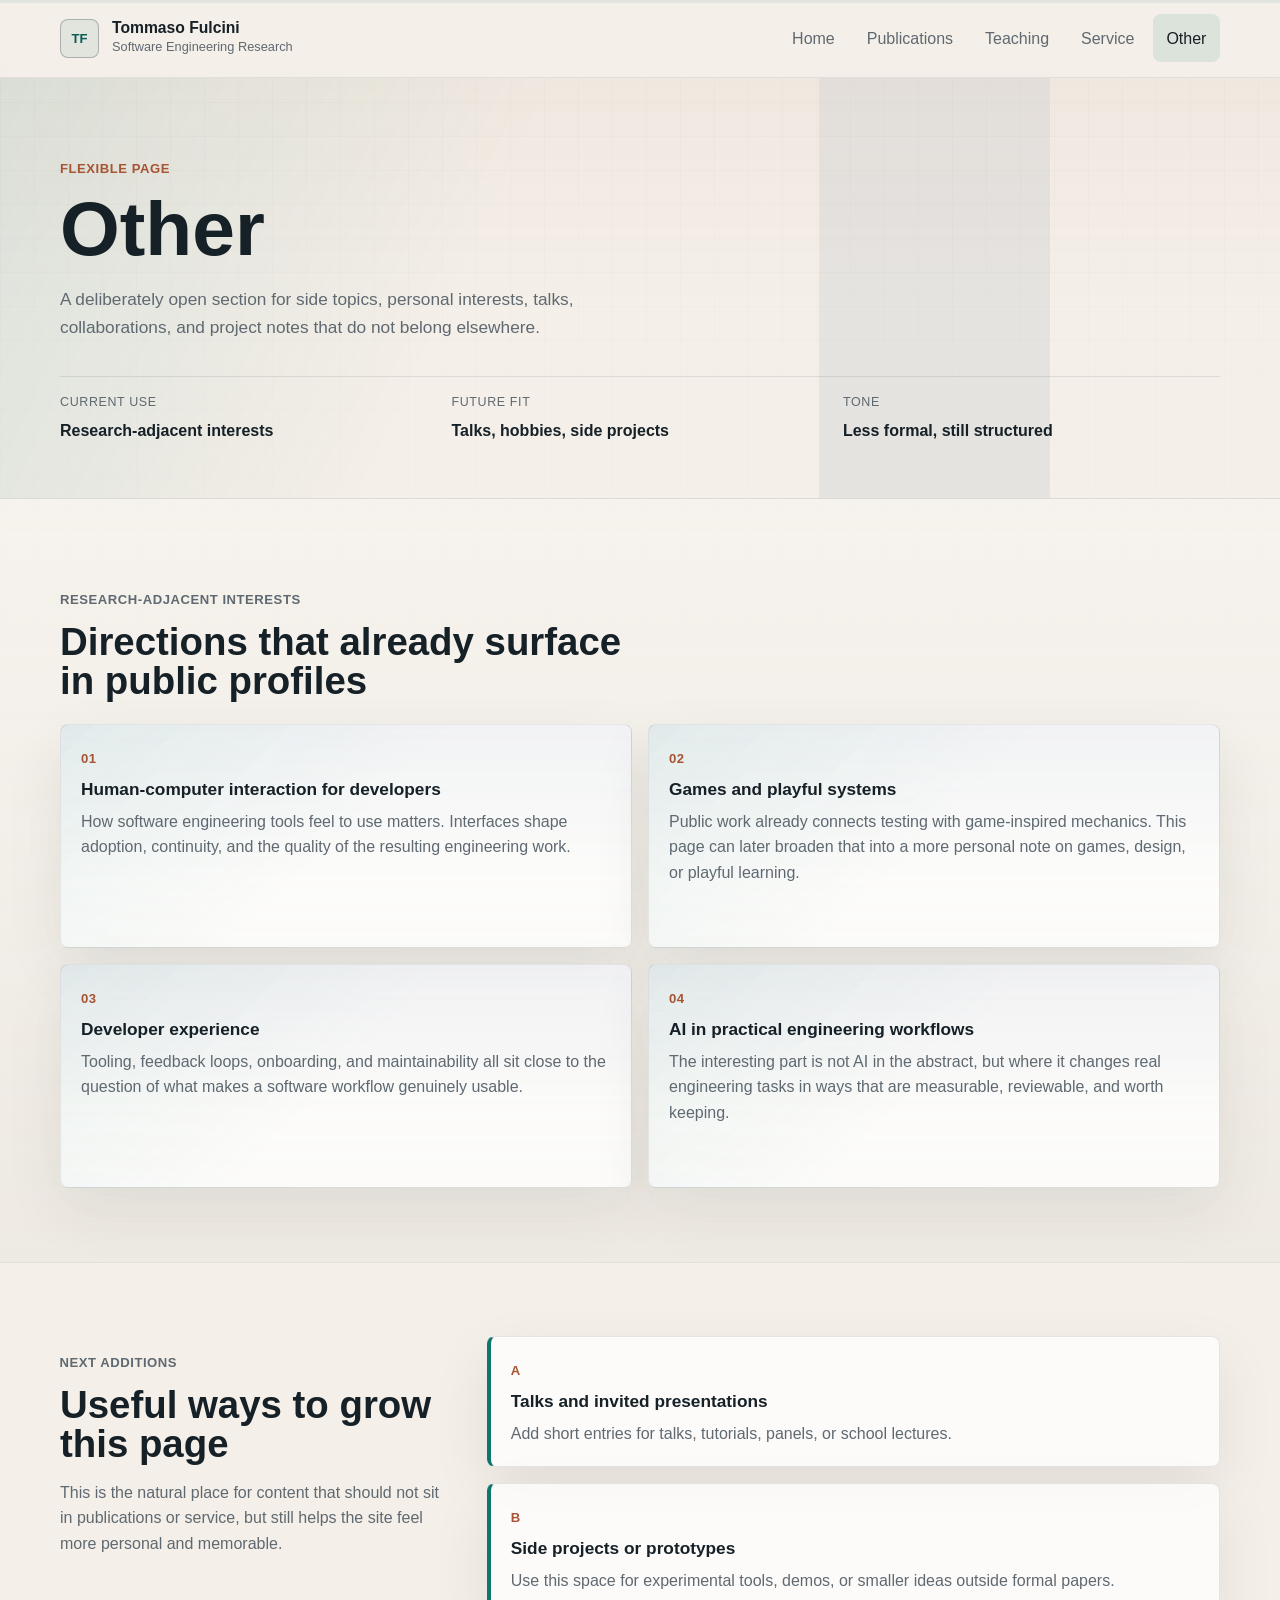
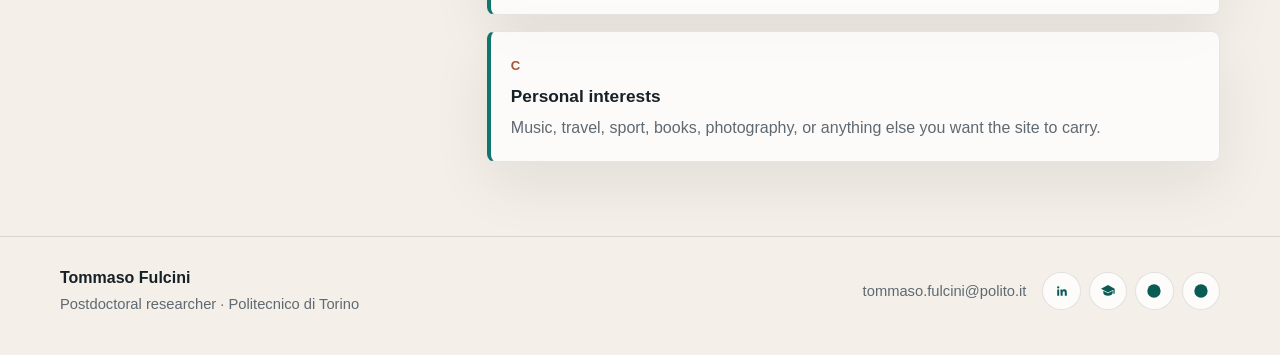
==== other.html @ c8f6e6c6 "first commit" ====
<!DOCTYPE html>
<html lang="en">
  <head>
    <meta charset="utf-8" />
    <meta name="viewport" content="width=device-width, initial-scale=1" />
    <title>Other | Tommaso Fulcini</title>
    <meta
      name="description"
      content="Additional interests and future space for side topics on Tommaso Fulcini's website."
    />
    <link rel="stylesheet" href="styles.css" />
    <script src="script.js" defer></script>
  </head>
  <body class="page">
    <div class="scroll-progress" aria-hidden="true"><span></span></div>

    <header class="site-header">
      <div class="shell site-header-inner">
        <a class="site-brand" href="index.html">
          <span class="site-brand-mark">TF</span>
          <span class="site-brand-copy">
            <strong>Tommaso Fulcini</strong>
            <small>Software Engineering Research</small>
          </span>
        </a>

        <nav class="site-nav" aria-label="Primary">
          <a href="index.html">Home</a>
          <a href="publications.html">Publications</a>
          <a href="teaching.html">Teaching</a>
          <a href="service.html">Service</a>
          <a class="is-current" href="other.html" aria-current="page">Other</a>
        </nav>
      </div>
    </header>

    <main>
      <section class="page-hero inner-hero">
        <div class="shell inner-hero-shell">
          <div class="hero-copy reveal">
            <p class="hero-kicker">Flexible page</p>
            <h1>Other</h1>
            <p class="hero-lead">
              A deliberately open section for side topics, personal interests, talks,
              collaborations, and project notes that do not belong elsewhere.
            </p>
          </div>

          <dl class="page-meta-strip reveal">
            <div>
              <dt>Current use</dt>
              <dd>Research-adjacent interests</dd>
            </div>
            <div>
              <dt>Future fit</dt>
              <dd>Talks, hobbies, side projects</dd>
            </div>
            <div>
              <dt>Tone</dt>
              <dd>Less formal, still structured</dd>
            </div>
          </dl>
        </div>
      </section>

      <section class="band band-tint">
        <div class="shell">
          <div class="section-heading reveal">
            <p class="section-kicker">Research-adjacent interests</p>
            <h2>Directions that already surface in public profiles</h2>
          </div>

          <div class="theme-grid">
            <article class="theme-panel reveal">
              <p class="panel-kicker">01</p>
              <h3>Human-computer interaction for developers</h3>
              <p>
                How software engineering tools feel to use matters. Interfaces shape adoption,
                continuity, and the quality of the resulting engineering work.
              </p>
            </article>

            <article class="theme-panel reveal">
              <p class="panel-kicker">02</p>
              <h3>Games and playful systems</h3>
              <p>
                Public work already connects testing with game-inspired mechanics. This page can
                later broaden that into a more personal note on games, design, or playful learning.
              </p>
            </article>

            <article class="theme-panel reveal">
              <p class="panel-kicker">03</p>
              <h3>Developer experience</h3>
              <p>
                Tooling, feedback loops, onboarding, and maintainability all sit close to the
                question of what makes a software workflow genuinely usable.
              </p>
            </article>

            <article class="theme-panel reveal">
              <p class="panel-kicker">04</p>
              <h3>AI in practical engineering workflows</h3>
              <p>
                The interesting part is not AI in the abstract, but where it changes real
                engineering tasks in ways that are measurable, reviewable, and worth keeping.
              </p>
            </article>
          </div>
        </div>
      </section>

      <section class="band">
        <div class="shell split-band">
          <div class="section-intro sticky reveal">
            <p class="section-kicker">Next additions</p>
            <h2>Useful ways to grow this page</h2>
            <p>
              This is the natural place for content that should not sit in publications or service,
              but still helps the site feel more personal and memorable.
            </p>
          </div>

          <div class="section-flow">
            <article class="flow-panel reveal">
              <p class="panel-kicker">A</p>
              <h3>Talks and invited presentations</h3>
              <p>Add short entries for talks, tutorials, panels, or school lectures.</p>
            </article>

            <article class="flow-panel reveal">
              <p class="panel-kicker">B</p>
              <h3>Side projects or prototypes</h3>
              <p>Use this space for experimental tools, demos, or smaller ideas outside formal papers.</p>
            </article>

            <article class="flow-panel reveal">
              <p class="panel-kicker">C</p>
              <h3>Personal interests</h3>
              <p>Music, travel, sport, books, photography, or anything else you want the site to carry.</p>
            </article>
          </div>
        </div>
      </section>
    </main>

    <footer class="site-footer">
      <div class="shell footer-inner">
        <div class="footer-copy">
          <p>Tommaso Fulcini</p>
          <small>Postdoctoral researcher · Politecnico di Torino</small>
        </div>

        <div class="footer-contact">
          <a href="mailto:tommaso.fulcini@polito.it">tommaso.fulcini@polito.it</a>
        </div>

        <div class="footer-socials" aria-label="External profiles">
          <a class="social-link" href="https://it.linkedin.com/in/tommaso-fulcini/en" target="_blank" rel="noopener" aria-label="LinkedIn" title="LinkedIn">
            <svg viewBox="0 0 24 24" aria-hidden="true"><path d="M6.3 8.4A1.7 1.7 0 1 1 6.3 5a1.7 1.7 0 0 1 0 3.4ZM4.8 9.8h3v9.4h-3Zm4.8 0h2.9v1.3h.1c.4-.8 1.4-1.6 2.9-1.6 3.1 0 3.7 2 3.7 4.7v5h-3v-4.4c0-1 0-2.4-1.5-2.4s-1.7 1.1-1.7 2.3v4.5h-3Z"/></svg>
          </a>
          <a class="social-link" href="https://scholar.google.com/citations?user=w-enC5QAAAAJ&hl=en" target="_blank" rel="noopener" aria-label="Google Scholar" title="Google Scholar">
            <svg viewBox="0 0 24 24" aria-hidden="true"><path d="M12 3 1.5 8.7 12 14.4 20 10V16h2V8.7L12 3Z"/><path d="M5 11.5v3.8c0 1.6 3.1 3.7 7 3.7s7-2.1 7-3.7v-3.8l-7 3.8-7-3.8Z"/></svg>
          </a>
          <a class="social-link" href="https://www.researchgate.net/profile/Tommaso-Fulcini-2?ev=hdr_xprf" target="_blank" rel="noopener" aria-label="ResearchGate" title="ResearchGate">
            <svg viewBox="0 0 24 24" aria-hidden="true"><circle cx="12" cy="12" r="10"></circle><text x="6.1" y="15.3">RG</text></svg>
          </a>
          <a class="social-link" href="https://orcid.org/orcid-search/search?searchQuery=given-names%3ATommaso%20AND%20family-name%3AFulcini" target="_blank" rel="noopener" aria-label="ORCID" title="ORCID">
            <svg viewBox="0 0 24 24" aria-hidden="true"><circle cx="12" cy="12" r="10"></circle><text x="6.2" y="15.3">iD</text></svg>
          </a>
        </div>
      </div>
    </footer>
  </body>
</html>
---- styles.css ----
:root {
  --bg: #f4efe8;
  --surface: rgba(255, 255, 255, 0.88);
  --surface-strong: #ffffff;
  --surface-tint: #ede9e2;
  --ink: #162027;
  --muted: #5f6971;
  --line: rgba(22, 32, 39, 0.14);
  --line-strong: rgba(22, 32, 39, 0.28);
  --accent: #0f766e;
  --accent-strong: #0b5b55;
  --accent-warm: #a65433;
  --accent-cool: #3a5f88;
  --shadow: 0 22px 60px rgba(18, 24, 30, 0.08);
  --radius: 8px;
}

*,
*::before,
*::after {
  box-sizing: border-box;
}

html {
  scroll-behavior: smooth;
}

body {
  margin: 0;
  color: var(--ink);
  background: var(--bg);
  font-family: Inter, "Segoe UI", Roboto, Arial, sans-serif;
  line-height: 1.6;
  position: relative;
}

body::before {
  content: "";
  position: fixed;
  inset: 0;
  pointer-events: none;
  background-image:
    linear-gradient(rgba(22, 32, 39, 0.05) 1px, transparent 1px),
    linear-gradient(90deg, rgba(22, 32, 39, 0.05) 1px, transparent 1px);
  background-size: 34px 34px;
  mask-image: linear-gradient(to bottom, rgba(0, 0, 0, 0.85), transparent 92%);
  opacity: 0.45;
}

img {
  display: block;
  max-width: 100%;
}

a {
  color: inherit;
}

h1,
h2,
h3,
p,
ul,
li {
  margin: 0;
}

.shell {
  width: min(1160px, calc(100% - 2rem));
  margin: 0 auto;
}

.scroll-progress {
  position: fixed;
  top: 0;
  left: 0;
  width: 100%;
  height: 3px;
  z-index: 30;
  background: rgba(15, 118, 110, 0.08);
}

.scroll-progress span {
  display: block;
  width: 0;
  height: 100%;
  background: linear-gradient(90deg, var(--accent), var(--accent-warm));
}

.site-header {
  position: sticky;
  top: 0;
  z-index: 20;
  backdrop-filter: blur(14px);
  background: rgba(244, 239, 232, 0.84);
  border-bottom: 1px solid rgba(22, 32, 39, 0.08);
}

.site-header-inner {
  min-height: 4.8rem;
  display: flex;
  align-items: center;
  justify-content: space-between;
  gap: 1rem;
}

.site-brand {
  display: inline-flex;
  align-items: center;
  gap: 0.8rem;
  text-decoration: none;
}

.site-brand-mark {
  width: 2.45rem;
  height: 2.45rem;
  display: inline-flex;
  align-items: center;
  justify-content: center;
  border: 1px solid var(--line-strong);
  border-radius: var(--radius);
  background: rgba(15, 118, 110, 0.08);
  font-size: 0.82rem;
  font-weight: 700;
  color: var(--accent-strong);
}

.site-brand-copy {
  display: grid;
  gap: 0.05rem;
}

.site-brand-copy strong {
  font-size: 0.98rem;
  line-height: 1.1;
}

.site-brand-copy small {
  color: var(--muted);
  font-size: 0.8rem;
}

.site-nav {
  display: flex;
  flex-wrap: wrap;
  justify-content: flex-end;
  gap: 0.3rem;
}

.site-nav a {
  padding: 0.7rem 0.85rem;
  border-radius: var(--radius);
  text-decoration: none;
  color: var(--muted);
  transition: background-color 180ms ease, color 180ms ease, transform 180ms ease;
}

.site-nav a:hover,
.site-nav a:focus-visible,
.site-nav a.is-current {
  background: rgba(15, 118, 110, 0.1);
  color: var(--ink);
  outline: none;
}

.page-hero {
  position: relative;
  overflow: hidden;
}

.page-hero::before {
  content: "";
  position: absolute;
  inset: 0;
  background:
    linear-gradient(115deg, rgba(15, 118, 110, 0.1), transparent 38%),
    linear-gradient(90deg, transparent 0 64%, rgba(58, 95, 136, 0.08) 64% 82%, transparent 82%),
    linear-gradient(180deg, rgba(166, 84, 51, 0.04), transparent 55%);
  pointer-events: none;
}

.home-hero {
  min-height: calc(100vh - 4.8rem);
  display: flex;
  align-items: center;
  padding: 4rem 0 3rem;
}

.home-hero-compact {
  min-height: auto;
  padding: 4.2rem 0 2.8rem;
}

.inner-hero {
  padding: 4.8rem 0 2.4rem;
}

.hero-grid,
.inner-hero-grid {
  position: relative;
  z-index: 1;
  display: grid;
  grid-template-columns: minmax(0, 1.2fr) minmax(280px, 0.8fr);
  gap: 2rem;
  align-items: center;
}

.inner-hero-shell {
  position: relative;
  z-index: 1;
  display: grid;
  gap: 1.2rem;
}

.hero-copy {
  max-width: 46rem;
}

.hero-kicker,
.section-kicker,
.panel-kicker {
  display: inline-block;
  color: var(--accent-warm);
  font-size: 0.82rem;
  font-weight: 700;
  text-transform: uppercase;
  letter-spacing: 0.04em;
}

.hero-copy h1 {
  margin-top: 0.7rem;
  max-width: 12ch;
  font-size: clamp(2.8rem, 6vw, 5.8rem);
  line-height: 0.97;
  text-wrap: balance;
}

.page-home .hero-copy h1 {
  max-width: none;
  font-size: clamp(2.7rem, 5vw, 4.6rem);
  letter-spacing: 0;
}

.hero-lead {
  margin-top: 1.25rem;
  max-width: 63ch;
  color: var(--muted);
  font-size: 1.08rem;
}

.hero-actions {
  display: flex;
  flex-wrap: wrap;
  gap: 0.8rem;
  margin-top: 1.65rem;
}

.home-role {
  margin-top: 0.7rem;
  color: var(--accent-cool);
  font-size: 1.06rem;
  font-weight: 600;
}

.home-intro-grid {
  position: relative;
  z-index: 1;
  display: grid;
  grid-template-columns: minmax(0, 1.25fr) minmax(300px, 0.75fr);
  gap: 2rem;
  align-items: start;
}

.profile-meta {
  margin-top: 1.45rem;
  display: grid;
  grid-template-columns: repeat(3, minmax(0, 1fr));
  gap: 0.8rem;
}

.profile-meta div {
  padding-top: 0.85rem;
  border-top: 1px solid rgba(22, 32, 39, 0.12);
}

.profile-meta dt {
  color: var(--muted);
  font-size: 0.78rem;
  text-transform: uppercase;
  letter-spacing: 0.05em;
}

.profile-meta dd {
  margin: 0.25rem 0 0;
  font-weight: 600;
}

.profile-spotlight {
  display: grid;
  gap: 1rem;
}

.profile-portrait-card,
.profile-summary-card,
.home-panel {
  border: 1px solid rgba(22, 32, 39, 0.1);
  border-radius: var(--radius);
  background: rgba(255, 255, 255, 0.8);
  box-shadow: var(--shadow);
}

.profile-portrait-card {
  overflow: hidden;
}

.profile-portrait-card img {
  width: 100%;
  aspect-ratio: 4 / 4.8;
  object-fit: cover;
}

.profile-summary-card {
  padding: 1.1rem 1.15rem;
}

.focus-list {
  display: grid;
  gap: 0.65rem;
  padding-left: 1rem;
  margin-top: 0.75rem;
}

.focus-list li {
  color: var(--muted);
}

.band-tight {
  padding: 2rem 0 3.25rem;
}

.home-columns {
  display: grid;
  grid-template-columns: repeat(2, minmax(0, 1fr));
  gap: 1rem;
}

.home-panel {
  padding: 1.25rem;
}

.home-panel h2 {
  margin-top: 0.55rem;
  font-size: 1.4rem;
  line-height: 1.15;
}

.home-panel p {
  margin-top: 0.8rem;
  color: var(--muted);
}

.mini-route-grid {
  margin-top: 0.9rem;
  display: grid;
  grid-template-columns: repeat(2, minmax(0, 1fr));
  gap: 0.7rem;
}

.mini-route-grid a {
  display: block;
  padding: 0.9rem;
  border-radius: var(--radius);
  border: 1px solid rgba(22, 32, 39, 0.1);
  background: rgba(255, 255, 255, 0.7);
  color: var(--ink);
  text-decoration: none;
  font-weight: 600;
  transition: transform 180ms ease, border-color 180ms ease;
}

.mini-route-grid a:hover,
.mini-route-grid a:focus-visible {
  transform: translateY(-1px);
  border-color: rgba(15, 118, 110, 0.28);
  outline: none;
}

.news-layout {
  display: grid;
  grid-template-columns: minmax(250px, 0.72fr) minmax(0, 1.28fr);
  gap: 2rem;
  align-items: start;
}

.news-manage-note {
  margin-top: 1rem;
  color: var(--accent-strong);
  font-weight: 600;
}

.news-stack {
  display: grid;
  gap: 0.85rem;
}

.news-item {
  display: grid;
  grid-template-columns: 8rem minmax(0, 1fr);
  gap: 1rem;
  padding: 1rem 1.05rem;
  border: 1px solid rgba(22, 32, 39, 0.1);
  border-radius: var(--radius);
  background: rgba(255, 255, 255, 0.82);
  box-shadow: var(--shadow);
}

.news-date {
  color: var(--accent-warm);
  font-size: 0.86rem;
  font-weight: 700;
  white-space: nowrap;
}

.news-type {
  color: var(--accent-cool);
  font-size: 0.82rem;
  font-weight: 700;
  text-transform: uppercase;
  letter-spacing: 0.04em;
}

.news-body h3 {
  margin-top: 0.25rem;
  font-size: 1.03rem;
  line-height: 1.3;
}

.news-body p:last-of-type {
  margin-top: 0.45rem;
  color: var(--muted);
}

.news-link {
  margin-top: 0.55rem;
}

.news-link a {
  color: var(--accent-strong);
  font-weight: 600;
  text-decoration: none;
}

.news-empty {
  color: var(--muted);
}

.button {
  display: inline-flex;
  align-items: center;
  justify-content: center;
  min-height: 3rem;
  padding: 0 1rem;
  border-radius: var(--radius);
  border: 1px solid transparent;
  text-decoration: none;
  font-weight: 600;
  transition: transform 180ms ease, border-color 180ms ease, background-color 180ms ease;
}

.button:hover,
.button:focus-visible {
  transform: translateY(-1px);
  outline: none;
}

.button-primary {
  color: #fff;
  background: linear-gradient(135deg, var(--accent), var(--accent-cool));
}

.button-secondary {
  background: rgba(255, 255, 255, 0.72);
  border-color: var(--line);
}

.hero-tags {
  display: flex;
  flex-wrap: wrap;
  gap: 0.7rem;
  list-style: none;
  padding: 0;
  margin-top: 1.6rem;
}

.hero-tags li {
  padding: 0.52rem 0.82rem;
  border-radius: 999px;
  background: rgba(255, 255, 255, 0.72);
  border: 1px solid rgba(15, 118, 110, 0.18);
  color: var(--accent-strong);
  font-size: 0.92rem;
}

.hero-scroll {
  display: inline-flex;
  align-items: center;
  gap: 0.85rem;
  margin-top: 2rem;
  color: var(--muted);
  font-size: 0.95rem;
}

.hero-scroll span {
  width: 1px;
  height: 3rem;
  background: linear-gradient(180deg, var(--accent), transparent);
  animation: pulse-line 1.6s ease-in-out infinite;
}

@keyframes pulse-line {
  0%,
  100% {
    opacity: 0.45;
    transform: scaleY(0.88);
  }

  50% {
    opacity: 1;
    transform: scaleY(1.05);
  }
}

.hero-figure {
  position: relative;
  justify-self: end;
  width: min(100%, 420px);
}

.portrait-column {
  position: relative;
  background: rgba(255, 255, 255, 0.55);
  border: 1px solid rgba(22, 32, 39, 0.08);
  border-radius: var(--radius);
  overflow: hidden;
  box-shadow: var(--shadow);
}

.portrait-frame {
  aspect-ratio: 4 / 5;
  overflow: hidden;
  background: linear-gradient(180deg, rgba(58, 95, 136, 0.07), rgba(15, 118, 110, 0.04));
}

.portrait-frame img {
  width: 100%;
  height: 100%;
  object-fit: cover;
}

.status-strip {
  display: grid;
  grid-template-columns: repeat(2, minmax(0, 1fr));
  gap: 0.8rem;
  padding: 1rem;
  background: rgba(255, 255, 255, 0.92);
  border-top: 1px solid rgba(22, 32, 39, 0.08);
}

.status-label {
  display: inline-block;
  color: var(--muted);
  font-size: 0.78rem;
  text-transform: uppercase;
  letter-spacing: 0.05em;
}

.status-strip p {
  margin-top: 0.2rem;
  font-weight: 600;
}

.hero-rail {
  position: absolute;
  top: 1.4rem;
  right: -1.2rem;
  display: grid;
  gap: 0.55rem;
  transform: rotate(6deg);
}

.hero-rail span {
  display: inline-flex;
  align-items: center;
  justify-content: center;
  min-width: 7rem;
  padding: 0.44rem 0.78rem;
  border-radius: var(--radius);
  border: 1px solid rgba(22, 32, 39, 0.14);
  background: rgba(255, 255, 255, 0.82);
  color: var(--accent-cool);
  font-size: 0.78rem;
  font-weight: 700;
}

.band {
  position: relative;
  padding: 4.6rem 0;
}

.page-meta-strip {
  display: grid;
  grid-template-columns: repeat(3, minmax(0, 1fr));
  gap: 0.9rem;
  padding-top: 1rem;
  border-top: 1px solid rgba(22, 32, 39, 0.1);
}

.page-meta-strip dt {
  color: var(--muted);
  font-size: 0.78rem;
  text-transform: uppercase;
  letter-spacing: 0.05em;
}

.page-meta-strip dd {
  margin: 0.3rem 0 0;
  font-weight: 600;
}

.band-tint {
  background: linear-gradient(180deg, rgba(255, 255, 255, 0.22), rgba(237, 233, 226, 0.9));
  border-top: 1px solid rgba(22, 32, 39, 0.08);
  border-bottom: 1px solid rgba(22, 32, 39, 0.08);
}

.split-band {
  display: grid;
  grid-template-columns: minmax(230px, 0.7fr) minmax(0, 1.3fr);
  gap: 2rem;
}

.sticky {
  position: sticky;
  top: 6rem;
  align-self: start;
}

.section-intro,
.section-heading {
  max-width: 36rem;
}

.section-intro h2,
.section-heading h2 {
  margin-top: 0.65rem;
  font-size: clamp(1.9rem, 3vw, 3rem);
  line-height: 1.02;
}

.section-intro p,
.section-heading p {
  margin-top: 1rem;
  color: var(--muted);
}

.section-flow,
.entry-stack {
  display: grid;
  gap: 1rem;
}

.flow-panel,
.entry-card,
.theme-panel,
.route-panel {
  border: 1px solid rgba(22, 32, 39, 0.1);
  border-radius: var(--radius);
  background: rgba(255, 255, 255, 0.74);
  box-shadow: var(--shadow);
}

.flow-panel {
  padding: 1.25rem;
  border-left: 4px solid var(--accent);
}

.flow-panel h3,
.entry-card h3,
.theme-panel h3,
.route-panel h3 {
  margin-top: 0.45rem;
  font-size: 1.08rem;
  line-height: 1.28;
}

.flow-panel p:last-child,
.entry-card p:last-child,
.theme-panel p:last-child,
.route-panel p:last-child {
  margin-top: 0.55rem;
  color: var(--muted);
}

.theme-grid {
  margin-top: 1.5rem;
  display: grid;
  grid-template-columns: repeat(2, minmax(0, 1fr));
  gap: 1rem;
}

.theme-panel {
  min-height: 14rem;
  padding: 1.25rem;
  background:
    linear-gradient(135deg, rgba(15, 118, 110, 0.07), transparent 50%),
    linear-gradient(180deg, rgba(58, 95, 136, 0.06), transparent 70%),
    rgba(255, 255, 255, 0.78);
  transition: transform 180ms ease, border-color 180ms ease;
}

.theme-panel:hover,
.route-panel:hover,
.entry-card:hover {
  transform: translateY(-2px);
  border-color: rgba(15, 118, 110, 0.28);
}

.route-grid {
  margin-top: 1.5rem;
  display: grid;
  grid-template-columns: repeat(2, minmax(0, 1fr));
  gap: 1rem;
}

.route-panel {
  display: block;
  min-height: 12rem;
  padding: 1.25rem;
  text-decoration: none;
  transition: transform 180ms ease, border-color 180ms ease;
}

.route-panel span {
  display: block;
  color: var(--accent-cool);
  font-size: 0.86rem;
  font-weight: 700;
}

.year-list {
  display: grid;
  gap: 0.5rem;
}

.year-block {
  display: grid;
  grid-template-columns: 6rem minmax(0, 1fr);
  gap: 1.2rem;
  padding-top: 1.1rem;
  border-top: 1px solid rgba(22, 32, 39, 0.1);
}

.year-block:first-child {
  border-top: 0;
  padding-top: 0;
}

.year-stamp {
  position: sticky;
  top: 6rem;
  align-self: start;
  color: var(--accent-warm);
  font-weight: 700;
  font-size: 1.02rem;
}

.entry-card {
  padding: 1rem 1.05rem;
}

.entry-meta {
  color: var(--accent-cool);
  font-size: 0.85rem;
  font-weight: 700;
}

.site-footer {
  padding: 1.8rem 0 2.4rem;
  border-top: 1px solid rgba(22, 32, 39, 0.12);
}

.footer-inner {
  display: grid;
  grid-template-columns: minmax(0, 1fr) auto auto;
  gap: 1rem;
  align-items: center;
}

.footer-copy p {
  font-weight: 700;
}

.footer-copy small,
.footer-contact a {
  color: var(--muted);
  font-size: 0.92rem;
  text-decoration: none;
}

.footer-contact a:hover,
.footer-contact a:focus-visible {
  color: var(--ink);
  outline: none;
}

.footer-socials {
  display: flex;
  align-items: center;
  gap: 0.5rem;
}

.social-link {
  width: 2.4rem;
  height: 2.4rem;
  display: inline-flex;
  align-items: center;
  justify-content: center;
  border-radius: 999px;
  border: 1px solid rgba(22, 32, 39, 0.12);
  background: rgba(255, 255, 255, 0.82);
  transition: transform 180ms ease, border-color 180ms ease, background-color 180ms ease;
}

.social-link:hover,
.social-link:focus-visible {
  transform: translateY(-1px);
  border-color: rgba(15, 118, 110, 0.4);
  background: rgba(15, 118, 110, 0.08);
  outline: none;
}

.social-link svg {
  width: 1rem;
  height: 1rem;
  fill: currentColor;
  stroke: currentColor;
  stroke-width: 0;
  color: var(--accent-strong);
}

.social-link text {
  font-size: 6.1px;
  font-weight: 700;
  fill: var(--accent-strong);
}

.reveal {
  opacity: 0;
  transform: translateY(24px);
  transition: opacity 500ms ease, transform 500ms ease;
}

.reveal.is-visible {
  opacity: 1;
  transform: translateY(0);
}

@media (max-width: 980px) {
  .hero-grid,
  .inner-hero-grid,
  .split-band,
  .home-intro-grid,
  .home-columns,
  .news-layout,
  .route-grid,
  .theme-grid,
  .footer-inner {
    grid-template-columns: 1fr;
  }

  .site-header-inner {
    align-items: flex-start;
    flex-direction: column;
    padding: 0.9rem 0;
  }

  .site-nav {
    justify-content: flex-start;
  }

  .home-hero {
    min-height: auto;
    padding-top: 3.4rem;
  }

  .hero-copy h1 {
    max-width: 13ch;
  }

  .hero-figure {
    justify-self: stretch;
    width: 100%;
  }

  .profile-meta {
    grid-template-columns: 1fr;
  }

  .page-meta-strip {
    grid-template-columns: 1fr;
  }

  .hero-rail {
    right: 0.8rem;
  }

  .sticky,
  .year-stamp {
    position: static;
  }

  .footer-inner {
    justify-items: start;
  }
}

@media (max-width: 720px) {
  .shell {
    width: min(1160px, calc(100% - 1.25rem));
  }

  .hero-copy h1 {
    font-size: clamp(2.45rem, 11vw, 4rem);
  }

  .year-block {
    grid-template-columns: 1fr;
    gap: 0.75rem;
  }

  .news-item,
  .mini-route-grid {
    grid-template-columns: 1fr;
  }

  .status-strip {
    grid-template-columns: 1fr;
  }

  .hero-rail {
    position: static;
    transform: none;
    margin-top: 1rem;
    grid-template-columns: repeat(2, minmax(0, 1fr));
  }
}
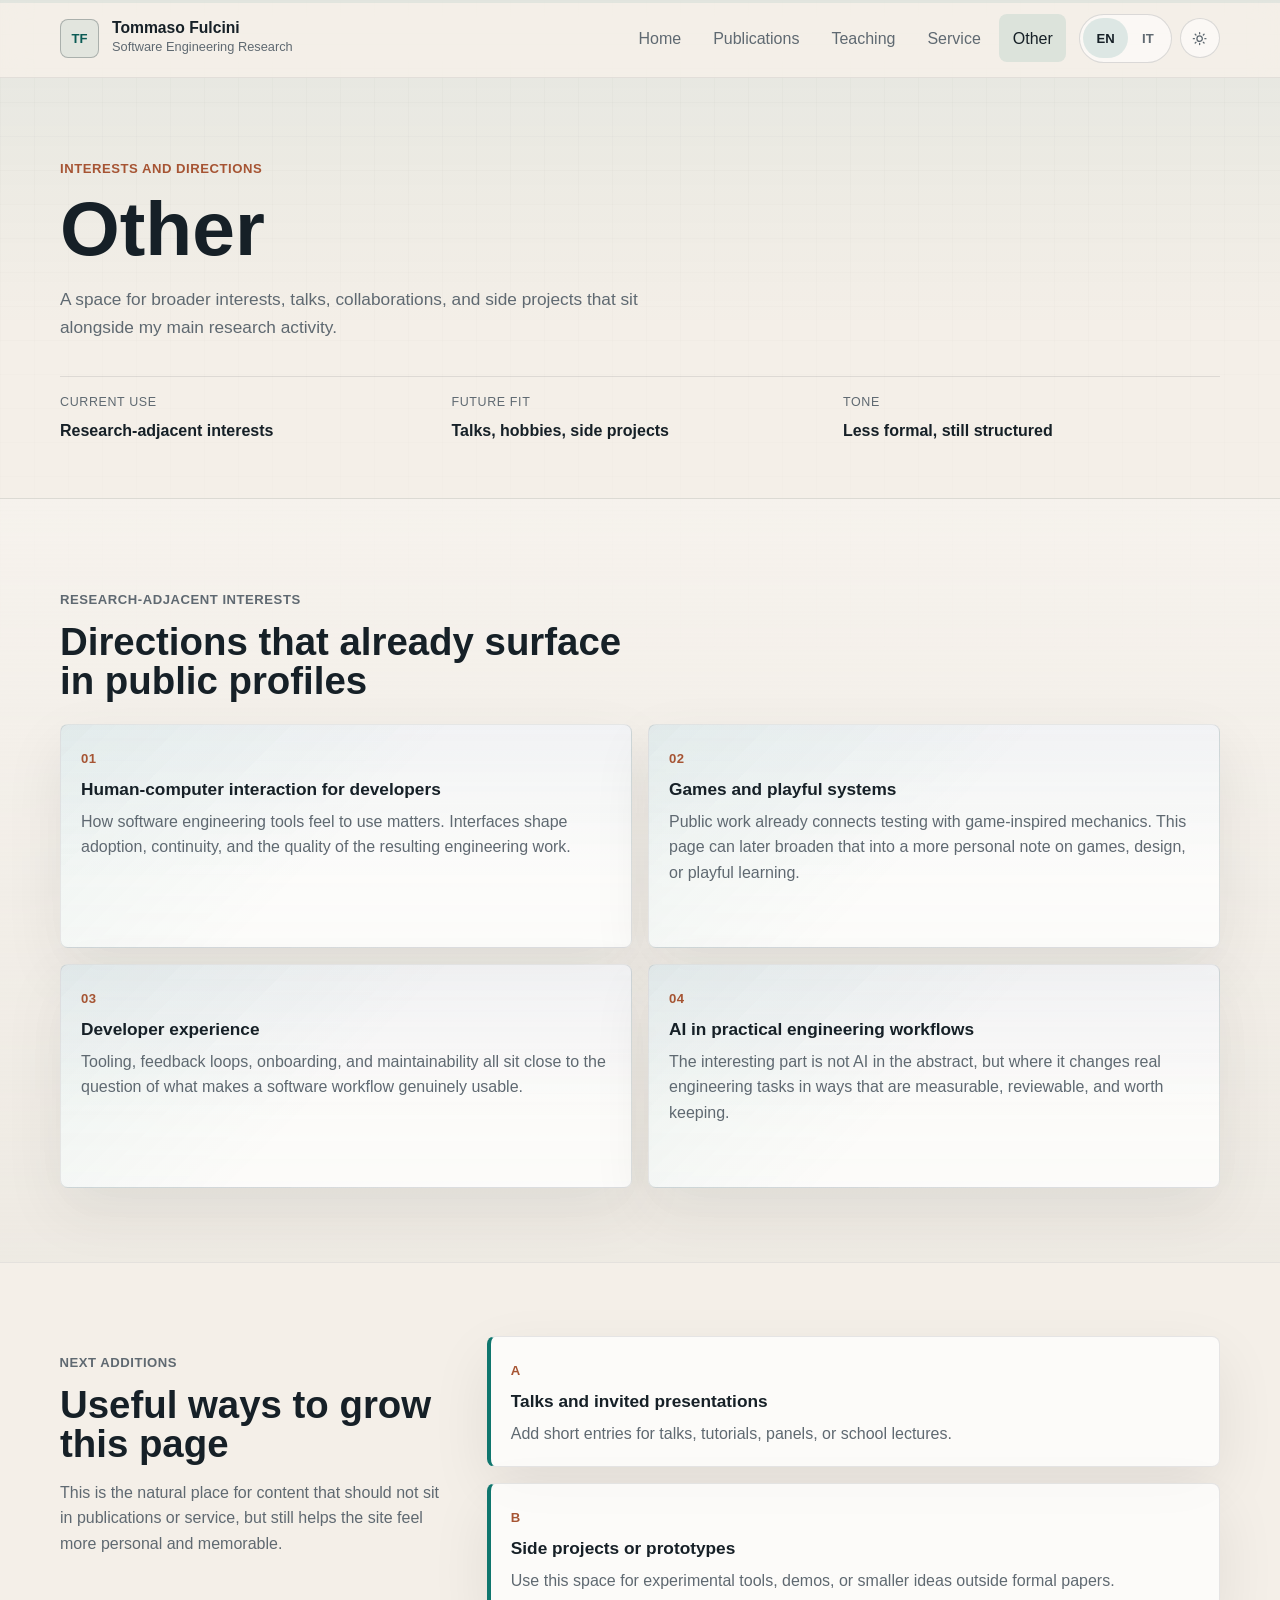
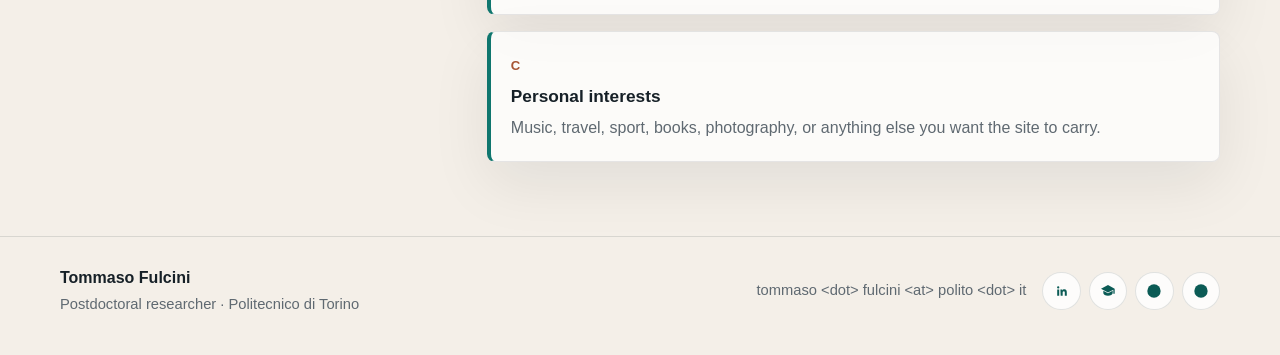
==== commit 79367447: "multilanguage" ====
--- a/other.html
+++ b/other.html
@@ -11,7 +11,7 @@
     <link rel="stylesheet" href="styles.css" />
     <script src="script.js" defer></script>
   </head>
-  <body class="page">
+  <body class="page" data-page="other">
     <div class="scroll-progress" aria-hidden="true"><span></span></div>
 
     <header class="site-header">
@@ -20,17 +20,41 @@
           <span class="site-brand-mark">TF</span>
           <span class="site-brand-copy">
             <strong>Tommaso Fulcini</strong>
-            <small>Software Engineering Research</small>
+            <small data-i18n="brand_subtitle">Software Engineering Research</small>
           </span>
         </a>
 
-        <nav class="site-nav" aria-label="Primary">
-          <a href="index.html">Home</a>
-          <a href="publications.html">Publications</a>
-          <a href="teaching.html">Teaching</a>
-          <a href="service.html">Service</a>
-          <a class="is-current" href="other.html" aria-current="page">Other</a>
-        </nav>
+        <div class="site-header-actions">
+          <nav class="site-nav" aria-label="Primary" data-i18n-aria-label="primary_nav_label">
+            <a href="index.html" data-i18n="nav_home">Home</a>
+            <a href="publications.html" data-i18n="nav_publications">Publications</a>
+            <a href="teaching.html" data-i18n="nav_teaching">Teaching</a>
+            <a href="service.html" data-i18n="nav_service">Service</a>
+            <a class="is-current" href="other.html" aria-current="page" data-i18n="nav_other">Other</a>
+          </nav>
+
+          <div class="site-controls">
+            <div class="language-switch" role="group" data-i18n-aria-label="lang_control_label">
+              <button class="control-chip" type="button" data-lang-option="en" aria-pressed="false">EN</button>
+              <button class="control-chip" type="button" data-lang-option="it" aria-pressed="false">IT</button>
+            </div>
+
+            <button
+              class="theme-toggle"
+              type="button"
+              data-theme-toggle
+              data-i18n-aria-label="theme_toggle_label"
+              data-i18n-title="theme_toggle_label"
+            >
+              <svg viewBox="0 0 24 24" aria-hidden="true">
+                <path
+                  d="M12 3.75v1.5M12 18.75v1.5M4.75 12h-1.5M20.75 12h-1.5M6.88 6.88 5.82 5.82M18.18 18.18l-1.06-1.06M17.12 6.88l1.06-1.06M5.82 18.18l1.06-1.06M15.75 12A3.75 3.75 0 1 1 8.25 12a3.75 3.75 0 0 1 7.5 0Z"
+                />
+              </svg>
+              <span class="visually-hidden" data-i18n="theme_toggle_label">Toggle dark mode</span>
+            </button>
+          </div>
+        </div>
       </div>
     </header>
 
@@ -38,26 +62,26 @@
       <section class="page-hero inner-hero">
         <div class="shell inner-hero-shell">
           <div class="hero-copy reveal">
-            <p class="hero-kicker">Flexible page</p>
-            <h1>Other</h1>
-            <p class="hero-lead">
-              A deliberately open section for side topics, personal interests, talks,
-              collaborations, and project notes that do not belong elsewhere.
+            <p class="hero-kicker" data-i18n="other_kicker">Interests and directions</p>
+            <h1 data-i18n="other_title">Other</h1>
+            <p class="hero-lead" data-i18n="other_lead">
+              A space for broader interests, talks, collaborations, and side projects that sit
+              alongside my main research activity.
             </p>
           </div>
 
           <dl class="page-meta-strip reveal">
             <div>
-              <dt>Current use</dt>
-              <dd>Research-adjacent interests</dd>
+              <dt data-i18n="other_current_use_label">Current use</dt>
+              <dd data-i18n="other_current_use_value">Research-adjacent interests</dd>
             </div>
             <div>
-              <dt>Future fit</dt>
-              <dd>Talks, hobbies, side projects</dd>
+              <dt data-i18n="other_future_fit_label">Future fit</dt>
+              <dd data-i18n="other_future_fit_value">Talks, hobbies, side projects</dd>
             </div>
             <div>
-              <dt>Tone</dt>
-              <dd>Less formal, still structured</dd>
+              <dt data-i18n="other_tone_label">Tone</dt>
+              <dd data-i18n="other_tone_value">Less formal, still structured</dd>
             </div>
           </dl>
         </div>
@@ -66,15 +90,15 @@
       <section class="band band-tint">
         <div class="shell">
           <div class="section-heading reveal">
-            <p class="section-kicker">Research-adjacent interests</p>
-            <h2>Directions that already surface in public profiles</h2>
+            <p class="section-kicker" data-i18n="other_section_kicker">Research-adjacent interests</p>
+            <h2 data-i18n="other_section_title">Directions that already surface in public profiles</h2>
           </div>
 
           <div class="theme-grid">
             <article class="theme-panel reveal">
               <p class="panel-kicker">01</p>
-              <h3>Human-computer interaction for developers</h3>
-              <p>
+              <h3 data-i18n="other_theme_1_title">Human-computer interaction for developers</h3>
+              <p data-i18n="other_theme_1_desc">
                 How software engineering tools feel to use matters. Interfaces shape adoption,
                 continuity, and the quality of the resulting engineering work.
               </p>
@@ -82,8 +106,8 @@
 
             <article class="theme-panel reveal">
               <p class="panel-kicker">02</p>
-              <h3>Games and playful systems</h3>
-              <p>
+              <h3 data-i18n="other_theme_2_title">Games and playful systems</h3>
+              <p data-i18n="other_theme_2_desc">
                 Public work already connects testing with game-inspired mechanics. This page can
                 later broaden that into a more personal note on games, design, or playful learning.
               </p>
@@ -91,8 +115,8 @@
 
             <article class="theme-panel reveal">
               <p class="panel-kicker">03</p>
-              <h3>Developer experience</h3>
-              <p>
+              <h3 data-i18n="other_theme_3_title">Developer experience</h3>
+              <p data-i18n="other_theme_3_desc">
                 Tooling, feedback loops, onboarding, and maintainability all sit close to the
                 question of what makes a software workflow genuinely usable.
               </p>
@@ -100,8 +124,8 @@
 
             <article class="theme-panel reveal">
               <p class="panel-kicker">04</p>
-              <h3>AI in practical engineering workflows</h3>
-              <p>
+              <h3 data-i18n="other_theme_4_title">AI in practical engineering workflows</h3>
+              <p data-i18n="other_theme_4_desc">
                 The interesting part is not AI in the abstract, but where it changes real
                 engineering tasks in ways that are measurable, reviewable, and worth keeping.
               </p>
@@ -113,9 +137,9 @@
       <section class="band">
         <div class="shell split-band">
           <div class="section-intro sticky reveal">
-            <p class="section-kicker">Next additions</p>
-            <h2>Useful ways to grow this page</h2>
-            <p>
+            <p class="section-kicker" data-i18n="other_next_kicker">Next additions</p>
+            <h2 data-i18n="other_next_title">Useful ways to grow this page</h2>
+            <p data-i18n="other_next_desc">
               This is the natural place for content that should not sit in publications or service,
               but still helps the site feel more personal and memorable.
             </p>
@@ -124,20 +148,20 @@
           <div class="section-flow">
             <article class="flow-panel reveal">
               <p class="panel-kicker">A</p>
-              <h3>Talks and invited presentations</h3>
-              <p>Add short entries for talks, tutorials, panels, or school lectures.</p>
+              <h3 data-i18n="other_flow_a_title">Talks and invited presentations</h3>
+              <p data-i18n="other_flow_a_desc">Add short entries for talks, tutorials, panels, or school lectures.</p>
             </article>
 
             <article class="flow-panel reveal">
               <p class="panel-kicker">B</p>
-              <h3>Side projects or prototypes</h3>
-              <p>Use this space for experimental tools, demos, or smaller ideas outside formal papers.</p>
+              <h3 data-i18n="other_flow_b_title">Side projects or prototypes</h3>
+              <p data-i18n="other_flow_b_desc">Use this space for experimental tools, demos, or smaller ideas outside formal papers.</p>
             </article>
 
             <article class="flow-panel reveal">
               <p class="panel-kicker">C</p>
-              <h3>Personal interests</h3>
-              <p>Music, travel, sport, books, photography, or anything else you want the site to carry.</p>
+              <h3 data-i18n="other_flow_c_title">Personal interests</h3>
+              <p data-i18n="other_flow_c_desc">Music, travel, sport, books, photography, or anything else you want the site to carry.</p>
             </article>
           </div>
         </div>
@@ -148,14 +172,14 @@
       <div class="shell footer-inner">
         <div class="footer-copy">
           <p>Tommaso Fulcini</p>
-          <small>Postdoctoral researcher · Politecnico di Torino</small>
+          <small data-i18n="footer_role">Postdoctoral researcher · Politecnico di Torino</small>
         </div>
 
         <div class="footer-contact">
-          <a href="mailto:tommaso.fulcini@polito.it">tommaso.fulcini@polito.it</a>
+          <span>tommaso &lt;dot&gt; fulcini &lt;at&gt; polito &lt;dot&gt; it</span>
         </div>
 
-        <div class="footer-socials" aria-label="External profiles">
+        <div class="footer-socials" aria-label="External profiles" data-i18n-aria-label="external_profiles_label">
           <a class="social-link" href="https://it.linkedin.com/in/tommaso-fulcini/en" target="_blank" rel="noopener" aria-label="LinkedIn" title="LinkedIn">
             <svg viewBox="0 0 24 24" aria-hidden="true"><path d="M6.3 8.4A1.7 1.7 0 1 1 6.3 5a1.7 1.7 0 0 1 0 3.4ZM4.8 9.8h3v9.4h-3Zm4.8 0h2.9v1.3h.1c.4-.8 1.4-1.6 2.9-1.6 3.1 0 3.7 2 3.7 4.7v5h-3v-4.4c0-1 0-2.4-1.5-2.4s-1.7 1.1-1.7 2.3v4.5h-3Z"/></svg>
           </a>
--- a/styles.css
+++ b/styles.css
@@ -13,6 +13,28 @@
   --accent-cool: #3a5f88;
   --shadow: 0 22px 60px rgba(18, 24, 30, 0.08);
   --radius: 8px;
+  --grid-line: rgba(22, 32, 39, 0.05);
+  --header-bg: rgba(244, 239, 232, 0.84);
+  --tint-band: linear-gradient(180deg, rgba(255, 255, 255, 0.22), rgba(237, 233, 226, 0.9));
+}
+
+html[data-theme="dark"] {
+  --bg: #0f161c;
+  --surface: rgba(22, 30, 37, 0.88);
+  --surface-strong: #182129;
+  --surface-tint: #121b22;
+  --ink: #e9eef2;
+  --muted: #a6b2bb;
+  --line: rgba(233, 238, 242, 0.12);
+  --line-strong: rgba(233, 238, 242, 0.24);
+  --accent: #25a39a;
+  --accent-strong: #6fe1d4;
+  --accent-warm: #d68863;
+  --accent-cool: #77a7d7;
+  --shadow: 0 22px 60px rgba(0, 0, 0, 0.28);
+  --grid-line: rgba(233, 238, 242, 0.05);
+  --header-bg: rgba(15, 22, 28, 0.84);
+  --tint-band: linear-gradient(180deg, rgba(24, 33, 41, 0.72), rgba(18, 27, 34, 0.92));
 }
 
 *,
@@ -40,8 +62,8 @@
   inset: 0;
   pointer-events: none;
   background-image:
-    linear-gradient(rgba(22, 32, 39, 0.05) 1px, transparent 1px),
-    linear-gradient(90deg, rgba(22, 32, 39, 0.05) 1px, transparent 1px);
+    linear-gradient(var(--grid-line) 1px, transparent 1px),
+    linear-gradient(90deg, var(--grid-line) 1px, transparent 1px);
   background-size: 34px 34px;
   mask-image: linear-gradient(to bottom, rgba(0, 0, 0, 0.85), transparent 92%);
   opacity: 0.45;
@@ -92,7 +114,7 @@
   top: 0;
   z-index: 20;
   backdrop-filter: blur(14px);
-  background: rgba(244, 239, 232, 0.84);
+  background: var(--header-bg);
   border-bottom: 1px solid rgba(22, 32, 39, 0.08);
 }
 
@@ -161,6 +183,87 @@
   background: rgba(15, 118, 110, 0.1);
   color: var(--ink);
   outline: none;
+}
+
+.site-header-actions {
+  display: flex;
+  flex-wrap: wrap;
+  align-items: center;
+  justify-content: flex-end;
+  gap: 0.8rem;
+}
+
+.site-controls {
+  display: flex;
+  align-items: center;
+  gap: 0.5rem;
+}
+
+.language-switch {
+  display: inline-flex;
+  padding: 0.2rem;
+  border: 1px solid var(--line);
+  border-radius: 999px;
+  background: rgba(255, 255, 255, 0.52);
+}
+
+.control-chip,
+.theme-toggle {
+  min-width: 2.5rem;
+  min-height: 2.5rem;
+  display: inline-flex;
+  align-items: center;
+  justify-content: center;
+  border: 0;
+  border-radius: 999px;
+  background: transparent;
+  color: var(--muted);
+  font: inherit;
+  cursor: pointer;
+  transition: background-color 180ms ease, color 180ms ease, transform 180ms ease;
+}
+
+.control-chip {
+  padding: 0 0.82rem;
+  font-size: 0.82rem;
+  font-weight: 700;
+}
+
+.control-chip.is-active,
+.control-chip:hover,
+.control-chip:focus-visible,
+.theme-toggle:hover,
+.theme-toggle:focus-visible {
+  background: rgba(15, 118, 110, 0.12);
+  color: var(--ink);
+  outline: none;
+}
+
+.theme-toggle {
+  border: 1px solid var(--line);
+  background: rgba(255, 255, 255, 0.52);
+}
+
+.theme-toggle svg {
+  width: 1.08rem;
+  height: 1.08rem;
+  fill: none;
+  stroke: currentColor;
+  stroke-width: 1.8;
+  stroke-linecap: round;
+  stroke-linejoin: round;
+}
+
+.visually-hidden {
+  position: absolute;
+  width: 1px;
+  height: 1px;
+  padding: 0;
+  margin: -1px;
+  overflow: hidden;
+  clip: rect(0, 0, 0, 0);
+  white-space: nowrap;
+  border: 0;
 }
 
 .page-hero {
@@ -179,6 +282,10 @@
   pointer-events: none;
 }
 
+.page:not(.page-home) .page-hero::before {
+  background: linear-gradient(180deg, rgba(15, 118, 110, 0.05), transparent 60%);
+}
+
 .home-hero {
   min-height: calc(100vh - 4.8rem);
   display: flex;
@@ -298,6 +405,8 @@
 .profile-spotlight {
   display: grid;
   gap: 1rem;
+  max-width: 22rem;
+  justify-self: end;
 }
 
 .profile-portrait-card,
@@ -315,7 +424,7 @@
 
 .profile-portrait-card img {
   width: 100%;
-  aspect-ratio: 4 / 4.8;
+  aspect-ratio: 4 / 4.35;
   object-fit: cover;
 }
 
@@ -414,6 +523,16 @@
   box-shadow: var(--shadow);
 }
 
+.data-source-note {
+  margin-bottom: 1.25rem;
+  color: var(--muted);
+}
+
+.data-source-note code {
+  color: var(--ink);
+  font-weight: 600;
+}
+
 .news-date {
   color: var(--accent-warm);
   font-size: 0.86rem;
@@ -481,6 +600,13 @@
 .button-secondary {
   background: rgba(255, 255, 255, 0.72);
   border-color: var(--line);
+}
+
+.button-small {
+  min-height: 2.4rem;
+  padding: 0 0.8rem;
+  flex: 0 0 auto;
+  white-space: nowrap;
 }
 
 .hero-tags {
@@ -628,7 +754,7 @@
 }
 
 .band-tint {
-  background: linear-gradient(180deg, rgba(255, 255, 255, 0.22), rgba(237, 233, 226, 0.9));
+  background: var(--tint-band);
   border-top: 1px solid rgba(22, 32, 39, 0.08);
   border-bottom: 1px solid rgba(22, 32, 39, 0.08);
 }
@@ -778,6 +904,22 @@
   padding: 1rem 1.05rem;
 }
 
+.publication-card {
+  display: grid;
+  gap: 0.8rem;
+}
+
+.publication-head {
+  display: flex;
+  align-items: flex-start;
+  justify-content: space-between;
+  gap: 1rem;
+}
+
+.publication-authors {
+  color: var(--muted);
+}
+
 .entry-meta {
   color: var(--accent-cool);
   font-size: 0.85rem;
@@ -801,16 +943,13 @@
 }
 
 .footer-copy small,
-.footer-contact a {
+.footer-contact {
   color: var(--muted);
   font-size: 0.92rem;
-  text-decoration: none;
-}
-
-.footer-contact a:hover,
-.footer-contact a:focus-visible {
-  color: var(--ink);
-  outline: none;
+}
+
+.footer-contact {
+  text-align: center;
 }
 
 .footer-socials {
@@ -852,6 +991,28 @@
   font-size: 6.1px;
   font-weight: 700;
   fill: var(--accent-strong);
+}
+
+html[data-theme="dark"] .language-switch,
+html[data-theme="dark"] .theme-toggle,
+html[data-theme="dark"] .mini-route-grid a,
+html[data-theme="dark"] .social-link {
+  background: rgba(24, 33, 41, 0.82);
+}
+
+html[data-theme="dark"] .profile-portrait-card,
+html[data-theme="dark"] .profile-summary-card,
+html[data-theme="dark"] .flow-panel,
+html[data-theme="dark"] .entry-card,
+html[data-theme="dark"] .theme-panel,
+html[data-theme="dark"] .route-panel,
+html[data-theme="dark"] .news-item {
+  background: rgba(24, 33, 41, 0.82);
+}
+
+html[data-theme="dark"] .button-secondary {
+  background: rgba(24, 33, 41, 0.9);
+  border-color: var(--line);
 }
 
 .reveal {
@@ -888,6 +1049,11 @@
     justify-content: flex-start;
   }
 
+  .site-header-actions {
+    width: 100%;
+    justify-content: space-between;
+  }
+
   .home-hero {
     min-height: auto;
     padding-top: 3.4rem;
@@ -908,6 +1074,10 @@
 
   .page-meta-strip {
     grid-template-columns: 1fr;
+  }
+
+  .publication-head {
+    flex-direction: column;
   }
 
   .hero-rail {
@@ -953,4 +1123,9 @@
     margin-top: 1rem;
     grid-template-columns: repeat(2, minmax(0, 1fr));
   }
-}
+
+  .site-controls {
+    width: 100%;
+    justify-content: space-between;
+  }
+}
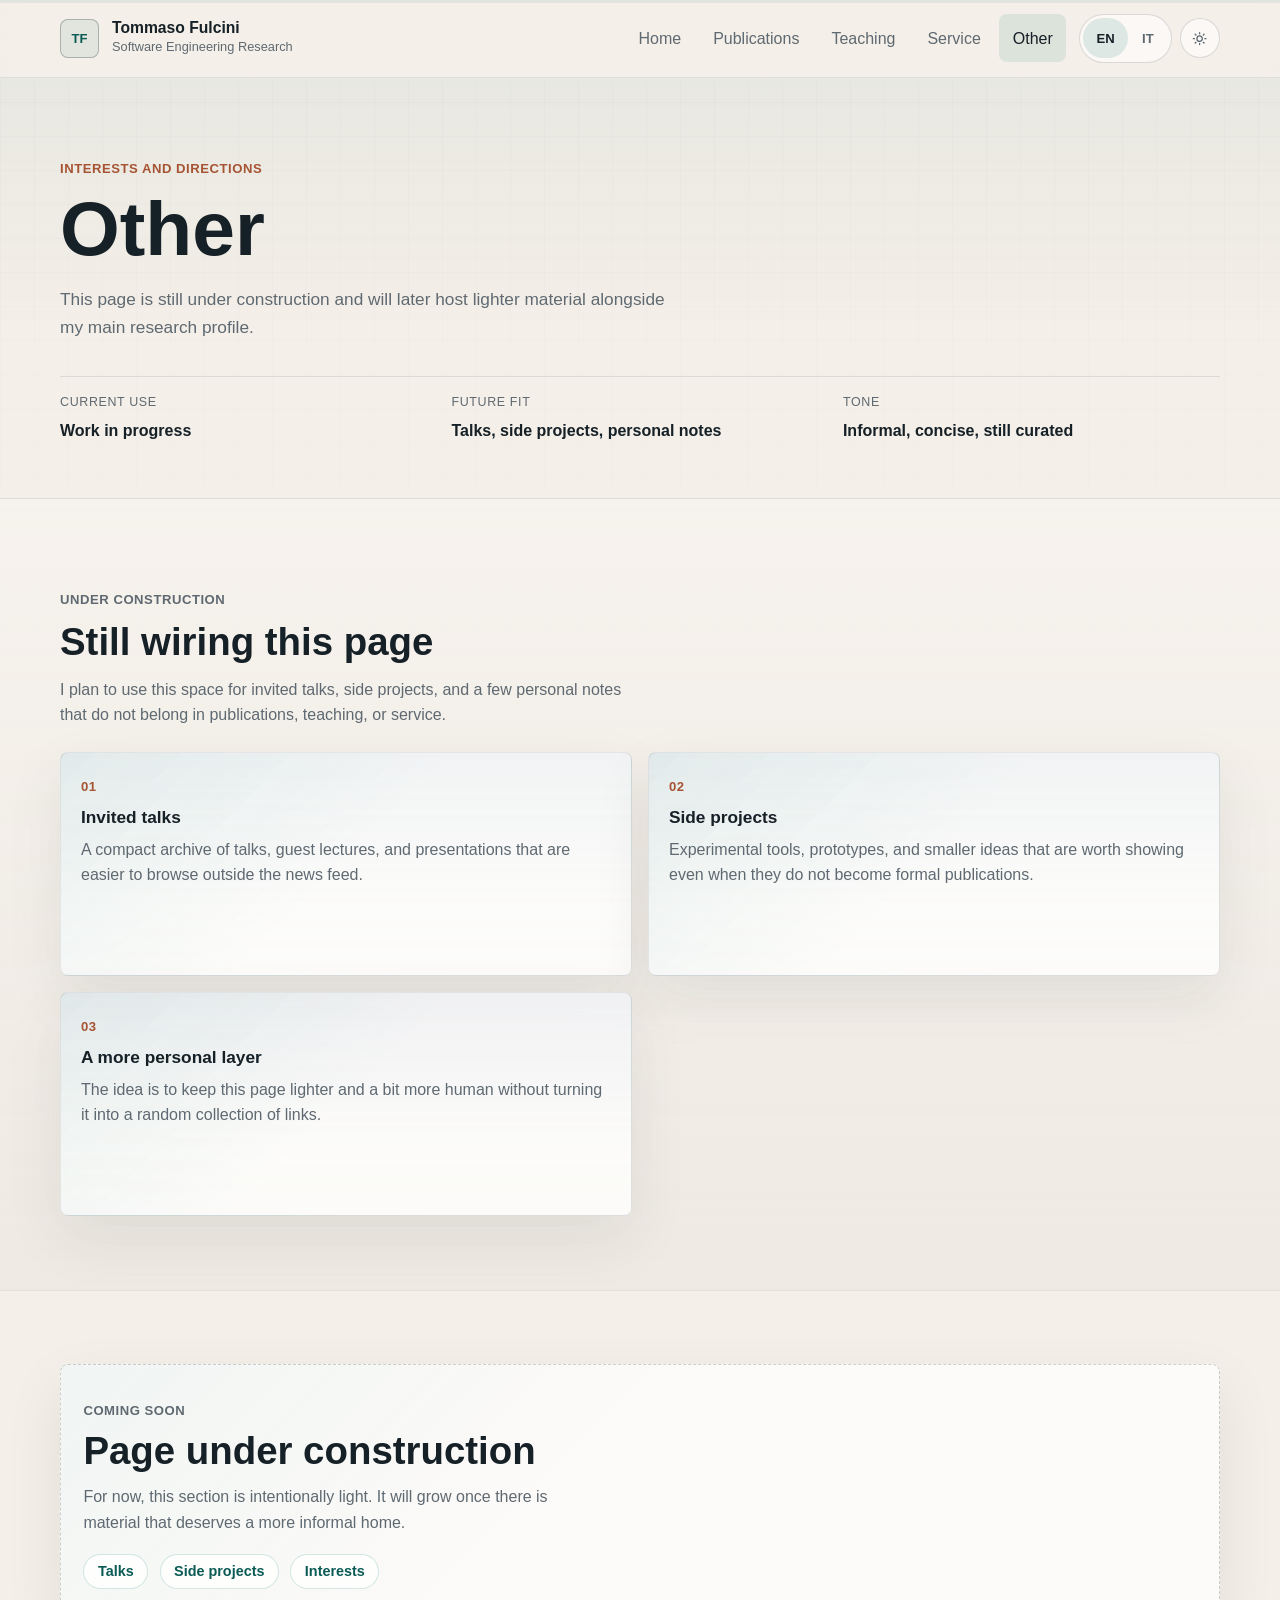
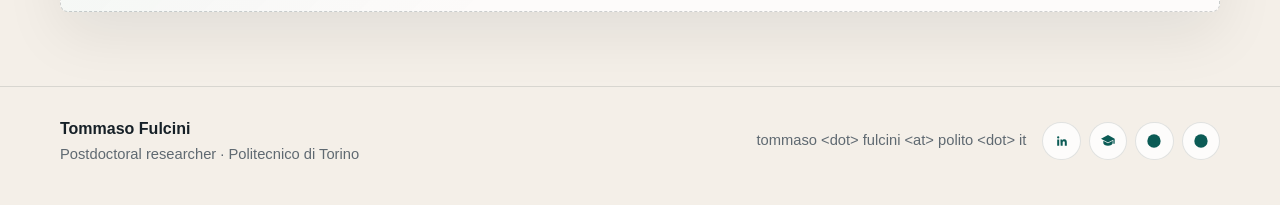
==== commit d4a0e7e7: "service refactor" ====
--- a/other.html
+++ b/other.html
@@ -6,12 +6,34 @@
     <title>Other | Tommaso Fulcini</title>
     <meta
       name="description"
-      content="Additional interests and future space for side topics on Tommaso Fulcini's website."
+      content="Under-construction page for talks, side projects, and lighter material on Tommaso Fulcini's website."
     />
-    <link rel="stylesheet" href="styles.css" />
-    <script src="script.js" defer></script>
+    <meta name="robots" content="index,follow,max-image-preview:large" />
+    <meta name="theme-color" content="#f4efe8" />
+    <link rel="canonical" href="https://fulcinator.github.io/TommasoFulcini/other.html" />
+    <meta property="og:type" content="website" />
+    <meta property="og:title" content="Other | Tommaso Fulcini" />
+    <meta
+      property="og:description"
+      content="Under-construction page for talks, side projects, and lighter material on Tommaso Fulcini's website."
+    />
+    <meta property="og:url" content="https://fulcinator.github.io/TommasoFulcini/other.html" />
+    <meta property="og:image" content="https://fulcinator.github.io/TommasoFulcini/propic.png" />
+    <meta name="twitter:card" content="summary_large_image" />
+    <meta name="twitter:title" content="Other | Tommaso Fulcini" />
+    <meta
+      name="twitter:description"
+      content="Under-construction page for talks, side projects, and lighter material on Tommaso Fulcini's website."
+    />
+    <meta name="twitter:image" content="https://fulcinator.github.io/TommasoFulcini/propic.png" />
+    <script>
+      document.documentElement.classList.add("js");
+    </script>
+    <link rel="stylesheet" href="styles.css?v=2026-08-12-2" />
+    <script src="script.js?v=2026-08-12-2" defer></script>
   </head>
   <body class="page" data-page="other">
+    <a class="skip-link" href="#main-content">Skip to main content</a>
     <div class="scroll-progress" aria-hidden="true"><span></span></div>
 
     <header class="site-header">
@@ -58,30 +80,30 @@
       </div>
     </header>
 
-    <main>
+    <main id="main-content" tabindex="-1">
       <section class="page-hero inner-hero">
         <div class="shell inner-hero-shell">
           <div class="hero-copy reveal">
             <p class="hero-kicker" data-i18n="other_kicker">Interests and directions</p>
             <h1 data-i18n="other_title">Other</h1>
             <p class="hero-lead" data-i18n="other_lead">
-              A space for broader interests, talks, collaborations, and side projects that sit
-              alongside my main research activity.
+              This page is still under construction and will later host lighter material alongside
+              my main research profile.
             </p>
           </div>
 
           <dl class="page-meta-strip reveal">
             <div>
               <dt data-i18n="other_current_use_label">Current use</dt>
-              <dd data-i18n="other_current_use_value">Research-adjacent interests</dd>
+              <dd data-i18n="other_current_use_value">Work in progress</dd>
             </div>
             <div>
               <dt data-i18n="other_future_fit_label">Future fit</dt>
-              <dd data-i18n="other_future_fit_value">Talks, hobbies, side projects</dd>
+              <dd data-i18n="other_future_fit_value">Talks, side projects, personal notes</dd>
             </div>
             <div>
               <dt data-i18n="other_tone_label">Tone</dt>
-              <dd data-i18n="other_tone_value">Less formal, still structured</dd>
+              <dd data-i18n="other_tone_value">Informal, concise, still curated</dd>
             </div>
           </dl>
         </div>
@@ -90,79 +112,59 @@
       <section class="band band-tint">
         <div class="shell">
           <div class="section-heading reveal">
-            <p class="section-kicker" data-i18n="other_section_kicker">Research-adjacent interests</p>
-            <h2 data-i18n="other_section_title">Directions that already surface in public profiles</h2>
+            <p class="section-kicker" data-i18n="other_section_kicker">Under construction</p>
+            <h2 data-i18n="other_section_title">Still wiring this page</h2>
+            <p data-i18n="other_section_desc">
+              I plan to use this space for invited talks, side projects, and a few personal notes
+              that do not belong in publications, teaching, or service.
+            </p>
           </div>
 
           <div class="theme-grid">
             <article class="theme-panel reveal">
               <p class="panel-kicker">01</p>
-              <h3 data-i18n="other_theme_1_title">Human-computer interaction for developers</h3>
+              <h3 data-i18n="other_theme_1_title">Invited talks</h3>
               <p data-i18n="other_theme_1_desc">
-                How software engineering tools feel to use matters. Interfaces shape adoption,
-                continuity, and the quality of the resulting engineering work.
+                A compact archive of talks, guest lectures, and presentations that are easier to
+                browse outside the news feed.
               </p>
             </article>
 
             <article class="theme-panel reveal">
               <p class="panel-kicker">02</p>
-              <h3 data-i18n="other_theme_2_title">Games and playful systems</h3>
+              <h3 data-i18n="other_theme_2_title">Side projects</h3>
               <p data-i18n="other_theme_2_desc">
-                Public work already connects testing with game-inspired mechanics. This page can
-                later broaden that into a more personal note on games, design, or playful learning.
+                Experimental tools, prototypes, and smaller ideas that are worth showing even when
+                they do not become formal publications.
               </p>
             </article>
 
             <article class="theme-panel reveal">
               <p class="panel-kicker">03</p>
-              <h3 data-i18n="other_theme_3_title">Developer experience</h3>
+              <h3 data-i18n="other_theme_3_title">A more personal layer</h3>
               <p data-i18n="other_theme_3_desc">
-                Tooling, feedback loops, onboarding, and maintainability all sit close to the
-                question of what makes a software workflow genuinely usable.
+                The idea is to keep this page lighter and a bit more human without turning it into
+                a random collection of links.
               </p>
             </article>
-
-            <article class="theme-panel reveal">
-              <p class="panel-kicker">04</p>
-              <h3 data-i18n="other_theme_4_title">AI in practical engineering workflows</h3>
-              <p data-i18n="other_theme_4_desc">
-                The interesting part is not AI in the abstract, but where it changes real
-                engineering tasks in ways that are measurable, reviewable, and worth keeping.
-              </p>
-            </article>
           </div>
         </div>
       </section>
 
       <section class="band">
-        <div class="shell split-band">
-          <div class="section-intro sticky reveal">
-            <p class="section-kicker" data-i18n="other_next_kicker">Next additions</p>
-            <h2 data-i18n="other_next_title">Useful ways to grow this page</h2>
+        <div class="shell">
+          <div class="placeholder-card reveal">
+            <p class="panel-kicker" data-i18n="other_next_kicker">Coming soon</p>
+            <h2 data-i18n="other_next_title">Page under construction</h2>
             <p data-i18n="other_next_desc">
-              This is the natural place for content that should not sit in publications or service,
-              but still helps the site feel more personal and memorable.
+              For now, this section is intentionally light. It will grow once there is material
+              that deserves a more informal home.
             </p>
-          </div>
-
-          <div class="section-flow">
-            <article class="flow-panel reveal">
-              <p class="panel-kicker">A</p>
-              <h3 data-i18n="other_flow_a_title">Talks and invited presentations</h3>
-              <p data-i18n="other_flow_a_desc">Add short entries for talks, tutorials, panels, or school lectures.</p>
-            </article>
-
-            <article class="flow-panel reveal">
-              <p class="panel-kicker">B</p>
-              <h3 data-i18n="other_flow_b_title">Side projects or prototypes</h3>
-              <p data-i18n="other_flow_b_desc">Use this space for experimental tools, demos, or smaller ideas outside formal papers.</p>
-            </article>
-
-            <article class="flow-panel reveal">
-              <p class="panel-kicker">C</p>
-              <h3 data-i18n="other_flow_c_title">Personal interests</h3>
-              <p data-i18n="other_flow_c_desc">Music, travel, sport, books, photography, or anything else you want the site to carry.</p>
-            </article>
+            <div class="placeholder-grid">
+              <span data-i18n="other_flow_a_title">Talks</span>
+              <span data-i18n="other_flow_b_title">Side projects</span>
+              <span data-i18n="other_flow_c_title">Interests</span>
+            </div>
           </div>
         </div>
       </section>
@@ -189,7 +191,7 @@
           <a class="social-link" href="https://www.researchgate.net/profile/Tommaso-Fulcini-2?ev=hdr_xprf" target="_blank" rel="noopener" aria-label="ResearchGate" title="ResearchGate">
             <svg viewBox="0 0 24 24" aria-hidden="true"><circle cx="12" cy="12" r="10"></circle><text x="6.1" y="15.3">RG</text></svg>
           </a>
-          <a class="social-link" href="https://orcid.org/orcid-search/search?searchQuery=given-names%3ATommaso%20AND%20family-name%3AFulcini" target="_blank" rel="noopener" aria-label="ORCID" title="ORCID">
+          <a class="social-link" href="https://orcid.org/0000-0001-8765-6501" target="_blank" rel="noopener" aria-label="ORCID" title="ORCID">
             <svg viewBox="0 0 24 24" aria-hidden="true"><circle cx="12" cy="12" r="10"></circle><text x="6.2" y="15.3">iD</text></svg>
           </a>
         </div>
--- a/styles.css
+++ b/styles.css
@@ -69,6 +69,28 @@
   opacity: 0.45;
 }
 
+.skip-link {
+  position: absolute;
+  top: 0.75rem;
+  left: 0.75rem;
+  z-index: 40;
+  padding: 0.7rem 0.9rem;
+  border-radius: var(--radius);
+  background: var(--surface-strong);
+  border: 1px solid var(--line-strong);
+  color: var(--ink);
+  text-decoration: none;
+  transform: translateY(-140%);
+  transition: transform 180ms ease;
+}
+
+.skip-link:focus,
+.skip-link:focus-visible {
+  transform: translateY(0);
+  outline: 2px solid var(--accent);
+  outline-offset: 2px;
+}
+
 img {
   display: block;
   max-width: 100%;
@@ -277,7 +299,6 @@
   inset: 0;
   background:
     linear-gradient(115deg, rgba(15, 118, 110, 0.1), transparent 38%),
-    linear-gradient(90deg, transparent 0 64%, rgba(58, 95, 136, 0.08) 64% 82%, transparent 82%),
     linear-gradient(180deg, rgba(166, 84, 51, 0.04), transparent 55%);
   pointer-events: none;
 }
@@ -376,6 +397,23 @@
   grid-template-columns: minmax(0, 1.25fr) minmax(300px, 0.75fr);
   gap: 2rem;
   align-items: start;
+}
+
+.home-intro-grid::before {
+  content: "";
+  position: absolute;
+  top: -0.35rem;
+  bottom: -0.35rem;
+  right: 0;
+  width: min(22rem, 100%);
+  border-radius: var(--radius);
+  background: linear-gradient(180deg, rgba(58, 95, 136, 0.08), rgba(15, 118, 110, 0.06));
+  pointer-events: none;
+}
+
+.home-intro-grid > * {
+  position: relative;
+  z-index: 1;
 }
 
 .profile-meta {
@@ -561,6 +599,9 @@
 
 .news-link {
   margin-top: 0.55rem;
+  display: flex;
+  flex-wrap: wrap;
+  gap: 0.85rem;
 }
 
 .news-link a {
@@ -851,6 +892,48 @@
   border-color: rgba(15, 118, 110, 0.28);
 }
 
+.placeholder-card {
+  padding: 1.4rem;
+  border: 1px dashed rgba(22, 32, 39, 0.2);
+  border-radius: var(--radius);
+  background:
+    linear-gradient(135deg, rgba(15, 118, 110, 0.05), transparent 48%),
+    rgba(255, 255, 255, 0.76);
+  box-shadow: var(--shadow);
+}
+
+.placeholder-card h2 {
+  margin-top: 0.5rem;
+  font-size: clamp(1.8rem, 3vw, 2.6rem);
+  line-height: 1.05;
+}
+
+.placeholder-card p {
+  margin-top: 0.8rem;
+  max-width: 58ch;
+  color: var(--muted);
+}
+
+.placeholder-grid {
+  display: flex;
+  flex-wrap: wrap;
+  gap: 0.7rem;
+  margin-top: 1.15rem;
+}
+
+.placeholder-grid span {
+  display: inline-flex;
+  align-items: center;
+  min-height: 2.2rem;
+  padding: 0 0.85rem;
+  border-radius: 999px;
+  border: 1px solid rgba(15, 118, 110, 0.18);
+  background: rgba(255, 255, 255, 0.78);
+  color: var(--accent-strong);
+  font-size: 0.9rem;
+  font-weight: 600;
+}
+
 .route-grid {
   margin-top: 1.5rem;
   display: grid;
@@ -917,6 +1000,19 @@
 }
 
 .publication-authors {
+  color: var(--muted);
+}
+
+.teaching-card {
+  display: grid;
+  gap: 0.7rem;
+}
+
+.teaching-program {
+  font-weight: 600;
+}
+
+.teaching-facts {
   color: var(--muted);
 }
 
@@ -1016,14 +1112,40 @@
 }
 
 .reveal {
+  opacity: 1;
+  transform: none;
+}
+
+.js .reveal {
   opacity: 0;
   transform: translateY(24px);
   transition: opacity 500ms ease, transform 500ms ease;
 }
 
-.reveal.is-visible {
+.js .reveal.is-visible {
   opacity: 1;
   transform: translateY(0);
+}
+
+@media (prefers-reduced-motion: reduce) {
+  html {
+    scroll-behavior: auto;
+  }
+
+  *,
+  *::before,
+  *::after {
+    animation: none !important;
+    transition-duration: 0.01ms !important;
+    transition-delay: 0ms !important;
+    scroll-behavior: auto !important;
+  }
+
+  .js .reveal,
+  .js .reveal.is-visible {
+    opacity: 1;
+    transform: none;
+  }
 }
 
 @media (max-width: 980px) {
@@ -1072,6 +1194,10 @@
     grid-template-columns: 1fr;
   }
 
+  .home-intro-grid::before {
+    display: none;
+  }
+
   .page-meta-strip {
     grid-template-columns: 1fr;
   }
